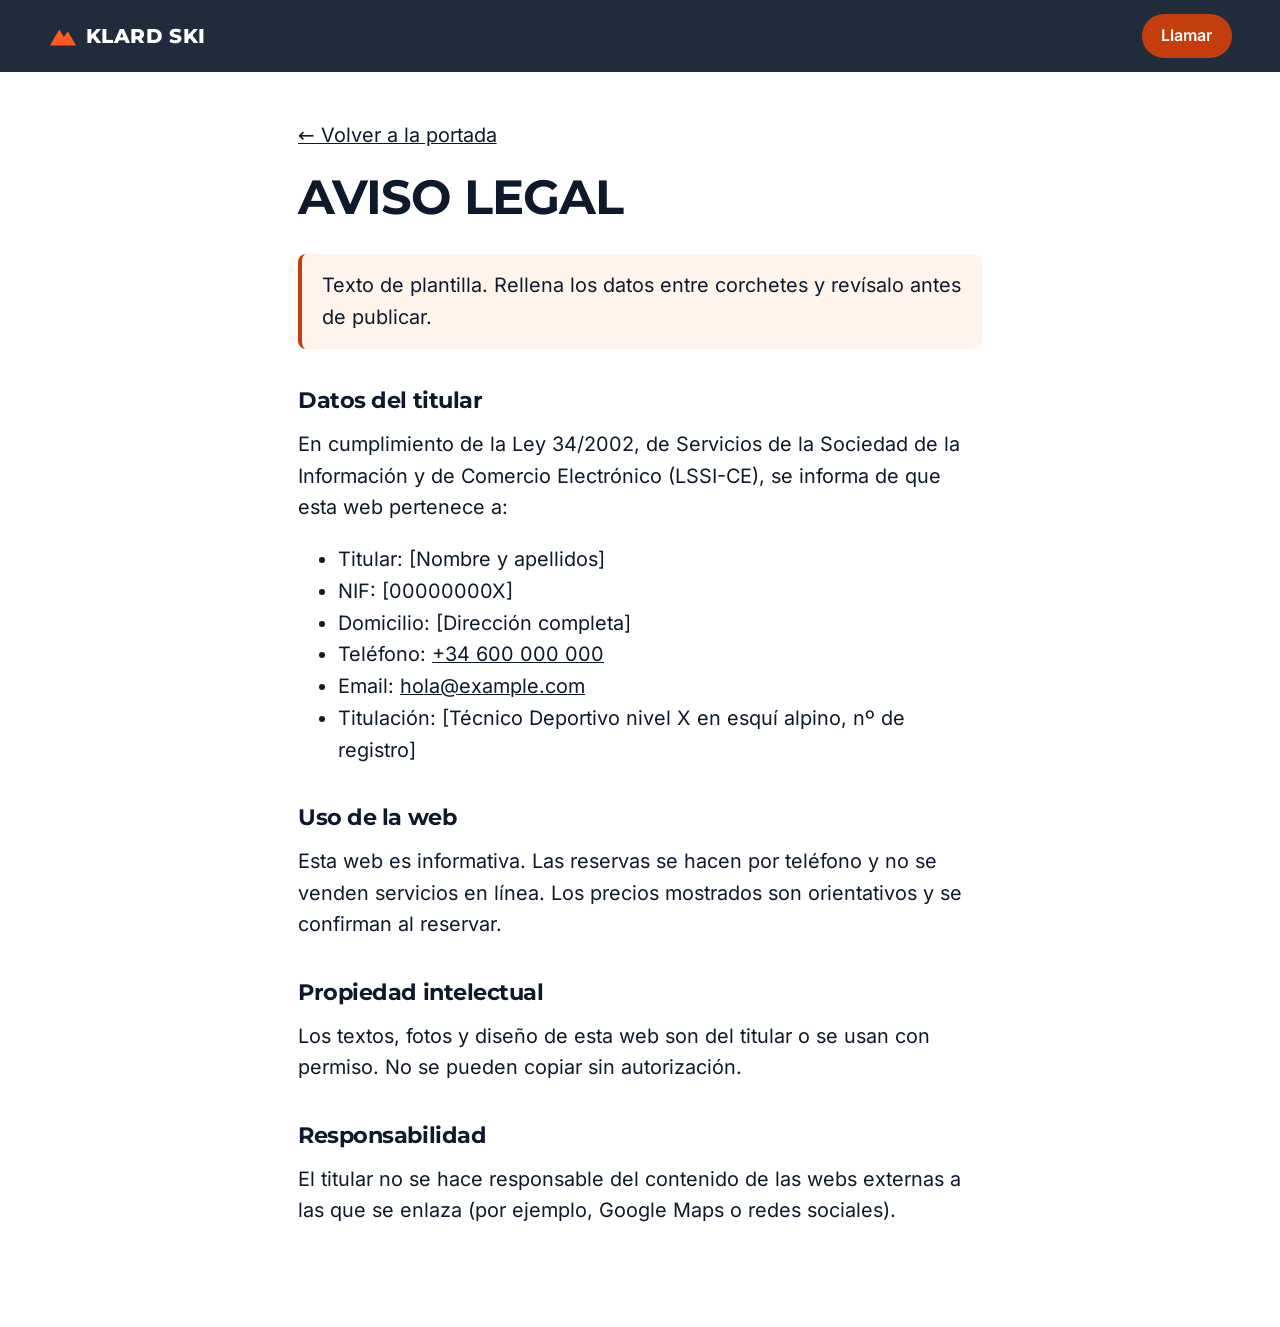
==== aviso-legal.html @ 8935d8c3 "Primera versión de la web estática de Klard Ski Portada con carrusel y llamada, tres tarjetas de cla" ====
<!doctype html>
<html lang="es">
<head>
	<meta charset="utf-8">
	<meta name="viewport" content="width=device-width, initial-scale=1">
	<title>Aviso legal · Klard Ski</title>
	<meta name="robots" content="noindex">
	<meta name="theme-color" content="#0e1a2b">
	<link rel="preload" href="assets/fonts/montserrat-latin-800-normal.woff2" as="font" type="font/woff2" crossorigin>
	<link rel="preload" href="assets/fonts/inter-latin-400-normal.woff2" as="font" type="font/woff2" crossorigin>
	<link rel="stylesheet" href="assets/css/styles.css">
	<link rel="icon" href="assets/img/favicon.svg" type="image/svg+xml">
	<script>document.documentElement.classList.add('js');</script>
</head>
<body class="legal">
<header class="cabecera es-solida">
	<div class="cabecera__in">
		<a class="logo" href="index.html"><svg class="logo__icono" viewBox="0 0 32 32" aria-hidden="true"><path d="M2 26 12 9l5 8 4-6 9 15Z" fill="currentColor"/></svg><span>Klard Ski</span></a>
		<a class="boton boton--llamar boton--peque" href="tel:+34600000000" style="margin-left:auto">Llamar</a>
	</div>
</header>
<main id="contenido" class="envoltura legal__cuerpo">
<p><a href="index.html">← Volver a la portada</a></p>
<h1>Aviso legal</h1>
<p class="legal__aviso">Texto de plantilla. Rellena los datos entre corchetes y revísalo antes de publicar.</p>
<h2>Datos del titular</h2>
<p>En cumplimiento de la Ley 34/2002, de Servicios de la Sociedad de la Información y de Comercio Electrónico (LSSI-CE), se informa de que esta web pertenece a:</p>
<ul>
<li>Titular: [Nombre y apellidos]</li>
<li>NIF: [00000000X]</li>
<li>Domicilio: [Dirección completa]</li>
<li>Teléfono: <a href="tel:+34600000000">+34 600 000 000</a></li>
<li>Email: <a href="mailto:hola@example.com">hola@example.com</a></li>
<li>Titulación: [Técnico Deportivo nivel X en esquí alpino, nº de registro]</li>
</ul>
<h2>Uso de la web</h2>
<p>Esta web es informativa. Las reservas se hacen por teléfono y no se venden servicios en línea. Los precios mostrados son orientativos y se confirman al reservar.</p>
<h2>Propiedad intelectual</h2>
<p>Los textos, fotos y diseño de esta web son del titular o se usan con permiso. No se pueden copiar sin autorización.</p>
<h2>Responsabilidad</h2>
<p>El titular no se hace responsable del contenido de las webs externas a las que se enlaza (por ejemplo, Google Maps o redes sociales).</p>
</main>
</body>
</html>
---- assets/css/styles.css ----
/* Klard Ski · estilos de la web estática */

@font-face { font-family: "Montserrat"; font-weight: 700; font-display: swap; src: url("../fonts/montserrat-latin-700-normal.woff2") format("woff2"); }
@font-face { font-family: "Montserrat"; font-weight: 800; font-display: swap; src: url("../fonts/montserrat-latin-800-normal.woff2") format("woff2"); }
@font-face { font-family: "Inter"; font-weight: 400; font-display: swap; src: url("../fonts/inter-latin-400-normal.woff2") format("woff2"); }
@font-face { font-family: "Inter"; font-weight: 600; font-display: swap; src: url("../fonts/inter-latin-600-normal.woff2") format("woff2"); }

:root {
	/* Paleta heredada del tema anterior */
	--c-ink: #0e1a2b;
	--c-ink-2: #16263c;
	--c-snow: #fff;
	--c-ice: #eef4f8;
	--c-glacier: #1f6fb2;
	--c-glacier-light: #8cc4f0;
	--c-energy: #ff5a1f;
	--c-energy-dark: #c43d0c; /* más oscuro para texto blanco con contraste AA */
	--c-muted: #4f5f73;
	--c-line: #d6e1ea;

	--f-head: "Montserrat", system-ui, sans-serif;
	--f-body: "Inter", system-ui, -apple-system, "Segoe UI", sans-serif;

	--fs-body: clamp(1.125rem, 1.08rem + 0.2vw, 1.25rem); /* 18px mínimo */
	--fs-sm: 1rem;
	--fs-h3: clamp(1.4rem, 1.2rem + 0.8vw, 1.75rem);
	--fs-h2: clamp(2.2rem, 1.4rem + 3.6vw, 4.5rem);
	--fs-h1: clamp(2.8rem, 1.4rem + 6.4vw, 7.25rem);

	--radio: 22px;
	--sombra: 0 14px 40px rgb(14 26 43 / 0.1);
	--sombra-g: 0 30px 70px rgb(14 26 43 / 0.22);
	--ease: cubic-bezier(0.2, 0.7, 0.2, 1);
	--cab-h: 72px;
	--margen: clamp(16px, 4vw, 48px);
}

*, *::before, *::after { box-sizing: border-box; }
html { -webkit-text-size-adjust: 100%; scroll-behavior: smooth; scroll-padding-top: var(--cab-h); }
body {
	margin: 0;
	font-family: var(--f-body);
	font-size: var(--fs-body);
	line-height: 1.6;
	color: var(--c-ink);
	background: var(--c-snow);
	-webkit-font-smoothing: antialiased;
}
img, svg { display: block; max-width: 100%; }
a { color: inherit; }
h1, h2, h3, h4 { font-family: var(--f-head); line-height: 1.05; margin: 0; letter-spacing: -0.02em; }
p { margin: 0 0 1em; }
ul[role="list"], ol[role="list"] { list-style: none; margin: 0; padding: 0; }
:focus-visible { outline: 3px solid var(--c-energy); outline-offset: 3px; border-radius: 4px; }

.envoltura { width: 100%; max-width: 1320px; margin-inline: auto; padding-inline: var(--margen); }
.skip { position: absolute; left: -9999px; top: 8px; z-index: 100; background: var(--c-ink); color: #fff; padding: 10px 16px; border-radius: 8px; }
.skip:focus { left: 8px; }
.icono { width: 1.15em; height: 1.15em; flex: none; }

.antetitulo {
	font-family: var(--f-body);
	font-size: 0.9rem;
	font-weight: 600;
	letter-spacing: 0.16em;
	text-transform: uppercase;
	color: var(--c-glacier);
	margin: 0 0 1rem;
	display: inline-flex;
	align-items: center;
	gap: 0.6em;
}
.antetitulo::before { content: ""; width: 28px; height: 2px; background: currentColor; }
.antetitulo--claro { color: var(--c-glacier-light); }
.titulo-seccion { font-size: var(--fs-h2); font-weight: 800; text-transform: uppercase; }

/* ---------- Botones ---------- */
.boton {
	--bg: var(--c-ink);
	display: inline-flex;
	align-items: center;
	justify-content: center;
	gap: 0.6em;
	min-height: 48px;
	padding: 0.8em 1.5em;
	border-radius: 999px;
	border: 2px solid transparent;
	background: var(--bg);
	color: #fff;
	font: 600 1.05rem/1.2 var(--f-body);
	text-decoration: none;
	transition: transform 0.25s var(--ease), background-color 0.25s, box-shadow 0.25s;
}
.boton:hover { transform: translateY(-2px); }
.boton--llamar { --bg: var(--c-energy-dark); box-shadow: 0 10px 30px rgb(255 90 31 / 0.35); }
.boton--llamar:hover { --bg: #a83207; }
.boton--grande { font-size: clamp(1.1rem, 1rem + 0.6vw, 1.35rem); padding: 1em 1.8em; }
.boton--grande strong { font-weight: 800; letter-spacing: 0.02em; }
.boton--peque { min-height: 44px; padding: 0.55em 1.1em; font-size: 1rem; box-shadow: none; }
.boton--fantasma { background: rgb(255 255 255 / 0.08); border-color: rgb(255 255 255 / 0.7); backdrop-filter: blur(6px); }
.boton--fantasma:hover { background: rgb(255 255 255 / 0.2); }
.boton--bloque { width: 100%; }
.solo-movil { display: none; }

/* ---------- Cabecera ---------- */
.cabecera {
	position: fixed;
	inset: 0 0 auto;
	z-index: 50;
	color: #fff;
	transition: background-color 0.35s, box-shadow 0.35s, color 0.35s;
}
.cabecera.es-solida { background: rgb(14 26 43 / 0.92); box-shadow: 0 1px 0 rgb(255 255 255 / 0.08); backdrop-filter: blur(12px); }
.cabecera__in { height: var(--cab-h); display: flex; align-items: center; gap: 2rem; max-width: 1320px; margin-inline: auto; padding-inline: var(--margen); }
.logo { display: inline-flex; align-items: center; gap: 0.5rem; font: 800 1.25rem/1 var(--f-head); text-transform: uppercase; letter-spacing: 0.02em; text-decoration: none; }
.logo__icono { width: 30px; height: 30px; color: var(--c-energy); }
.menu { margin-left: auto; }
.menu ul { display: flex; gap: 2rem; list-style: none; margin: 0; padding: 0; }
.menu a { text-decoration: none; font-weight: 600; font-size: 1rem; padding: 0.5em 0; background: linear-gradient(currentColor, currentColor) 0 100% / 0 2px no-repeat; transition: background-size 0.3s var(--ease); }
.menu a:hover { background-size: 100% 2px; }

/* ---------- 1. Portada ---------- */
.hero {
	position: relative;
	min-height: 100vh;
	min-height: 100svh;
	display: flex;
	flex-direction: column;
	justify-content: flex-end;
	color: #fff;
	overflow: hidden;
	background: var(--c-ink);
}
.hero__fondo, .hero__velo { position: absolute; inset: 0; }
.hero__slide { position: absolute; inset: 0; margin: 0; opacity: 0; transition: opacity 1.4s ease; }
.hero__slide img { width: 100%; height: 100%; object-fit: cover; transform: scale(1.12); }
.hero__slide.es-activa { opacity: 1; }
.hero__slide.es-activa img { animation: kenburns 9s linear forwards; }
@keyframes kenburns { from { transform: scale(1.12); } to { transform: scale(1.02) translateY(-1%); } }
/* Velo oscuro: el texto blanco nunca queda sobre nieve */
.hero__velo { background:
	linear-gradient(90deg, rgb(14 26 43 / 0.85) 0%, rgb(14 26 43 / 0.55) 45%, rgb(14 26 43 / 0.05) 80%),
	linear-gradient(0deg, rgb(14 26 43 / 0.9) 0%, rgb(14 26 43 / 0) 55%); }
.hero__contenido { position: relative; padding-top: calc(var(--cab-h) + 2rem); padding-bottom: 2rem; }
.hero__titulo { font-size: var(--fs-h1); font-weight: 800; text-transform: uppercase; line-height: 0.95; max-width: 14ch; margin-bottom: 1.5rem; }
.hero__titulo em { font-style: normal; color: var(--c-glacier-light); }
.hero__entradilla { font-size: clamp(1.15rem, 1rem + 0.5vw, 1.4rem); max-width: 36ch; color: #e6eef5; }
.hero__acciones { display: flex; flex-wrap: wrap; gap: 1rem; margin-top: 2rem; }
.hero__nota { margin-top: 1.25rem; font-size: 1rem; color: #cfdae5; }
.hero__nota a { color: #fff; font-weight: 600; }
.hero__controles { position: relative; display: flex; align-items: center; justify-content: space-between; padding-bottom: 2rem; }
.puntos { display: flex; gap: 0.25rem; }
.punto { width: 44px; height: 44px; padding: 0; border: 0; background: none; cursor: pointer; position: relative; }
.punto::after { content: ""; position: absolute; left: 6px; right: 6px; top: 50%; height: 3px; border-radius: 2px; background: rgb(255 255 255 / 0.4); transition: background-color 0.3s; }
.punto.es-activo::after { background: #fff; }
.pausa { display: inline-flex; align-items: center; gap: 0.5rem; min-height: 44px; border: 0; background: none; color: #dfe8f0; font: 600 0.95rem var(--f-body); cursor: pointer; }
.pausa__icono { width: 12px; height: 14px; border-inline: 4px solid currentColor; }
.pausa[aria-pressed="true"] .pausa__icono { border: 0; border-left: 12px solid currentColor; border-block: 7px solid transparent; width: 0; height: 0; }

/* ---------- 2. Clases ---------- */
.clases { padding-block: clamp(5rem, 10vw, 9rem); background: var(--c-snow); }
.clases__cabecera { max-width: 900px; margin-bottom: clamp(2.5rem, 5vw, 4rem); }
.clases__intro { color: var(--c-muted); max-width: 52ch; margin-top: 1.5rem; }
.tarjetas { display: grid; grid-template-columns: repeat(3, minmax(0, 1fr)); gap: clamp(1rem, 2vw, 1.75rem); align-items: stretch; }
.tarjeta {
	display: flex;
	flex-direction: column;
	background: var(--c-snow);
	border-radius: var(--radio);
	overflow: hidden;
	box-shadow: var(--sombra);
	border: 1px solid var(--c-line);
	transition: transform 0.45s var(--ease), box-shadow 0.45s var(--ease);
}
.tarjeta:hover { transform: translateY(-8px); box-shadow: var(--sombra-g); }
.tarjeta__imagen { position: relative; aspect-ratio: 4 / 3.4; overflow: hidden; }
.tarjeta__imagen img { width: 100%; height: 100%; object-fit: cover; transition: transform 0.9s var(--ease); }
.tarjeta:hover .tarjeta__imagen img { transform: scale(1.07); }
.chip { position: absolute; top: 1rem; left: 1rem; padding: 0.4em 0.9em; border-radius: 999px; font-size: 0.9rem; font-weight: 600; color: #fff; }
.chip--verde { background: #17733e; }
.chip--naranja { background: var(--c-energy-dark); }
.chip--azul { background: var(--c-glacier); }
.tarjeta__cuerpo { display: flex; flex-direction: column; flex: 1; padding: clamp(1.25rem, 2vw, 2rem); }
.tarjeta h3 { font-size: var(--fs-h3); font-weight: 800; text-transform: uppercase; margin-bottom: 0.75rem; }
.tarjeta__para { color: var(--c-muted); }
.tarjeta__para strong { color: var(--c-ink); }
.tarjeta__datos { display: grid; grid-template-columns: 1fr 1fr; gap: 1px; background: var(--c-line); border-block: 1px solid var(--c-line); margin: auto 0 1.5rem; }
.tarjeta__datos li { background: var(--c-snow); padding: 0.9rem 0; display: flex; flex-direction: column; }
.tarjeta__datos li + li { padding-left: 1rem; }
.tarjeta__datos span { font-size: 0.85rem; text-transform: uppercase; letter-spacing: 0.1em; color: var(--c-muted); }
.tarjeta__datos strong { font: 800 1.3rem/1.2 var(--f-head); }
.tarjeta--destacada { background: var(--c-ink); color: #fff; border-color: var(--c-ink); }
.tarjeta--destacada .tarjeta__para, .tarjeta--destacada .tarjeta__datos span { color: #c3d0dd; }
.tarjeta--destacada .tarjeta__para strong { color: #fff; }
.tarjeta--destacada .tarjeta__datos { background: #2a3b52; border-color: #2a3b52; }
.tarjeta--destacada .tarjeta__datos li { background: var(--c-ink); }

/* ---------- 3. Profesor: fondo fijo + frases ---------- */
.lema { position: relative; height: 500vh; }
.lema__fijo { position: sticky; top: 0; height: 100vh; height: 100svh; overflow: hidden; display: grid; place-items: center; color: #fff; }
.lema__fondo { position: absolute; inset: 0; background: url("../img/noche.svg") center 70% / cover no-repeat; transform: scale(var(--zoom, 1.15)); }
.lema__fondo::after { content: ""; position: absolute; inset: 0; background: radial-gradient(ellipse at center, rgb(6 13 24 / 0.35), rgb(6 13 24 / 0.7)); }
.lema__centro { position: relative; text-align: center; width: min(1100px, 100% - 2 * var(--margen)); }
.lema__frases { position: relative; display: grid; }
.lema__frase {
	grid-area: 1 / 1;
	font: 800 clamp(2.3rem, 1.2rem + 5vw, 5.75rem)/1 var(--f-head);
	text-transform: uppercase;
	letter-spacing: -0.02em;
	opacity: 0;
	transform: translateY(40px);
	filter: blur(10px);
	transition: opacity 0.6s var(--ease), transform 0.6s var(--ease), filter 0.6s var(--ease);
}
.lema__frase span { color: var(--c-energy); }
.lema__frase.es-activa { opacity: 1; transform: none; filter: none; }
.lema__frase.es-pasada { transform: translateY(-40px); }
.lema__progreso { position: absolute; right: var(--margen); top: 50%; transform: translateY(-50%); display: grid; gap: 10px; }
.lema__progreso span { width: 3px; height: 28px; border-radius: 2px; background: rgb(255 255 255 / 0.3); transition: background-color 0.3s; }
.lema__progreso span.es-activa { background: var(--c-energy); }

.ficha { display: grid; grid-template-columns: 5fr 7fr; gap: clamp(2rem, 6vw, 6rem); align-items: center; padding-block: clamp(5rem, 10vw, 9rem); }
.ficha__foto { position: relative; }
.ficha__disco { position: absolute; left: 50%; top: 52%; width: 82%; aspect-ratio: 1; transform: translate(-50%, -50%); border-radius: 50%; background: radial-gradient(circle at 35% 30%, #ff8a55, var(--c-energy) 55%, var(--c-energy-dark)); }
.ficha__foto img { position: relative; width: 100%; height: auto; filter: drop-shadow(0 30px 30px rgb(14 26 43 / 0.25)); animation: flota 6s ease-in-out infinite; }
@keyframes flota { 50% { transform: translateY(-14px) rotate(-2deg); } }
.ficha__titulo { font-size: var(--fs-h2); font-weight: 800; text-transform: uppercase; margin-bottom: 1.5rem; }
.ficha__texto > p { color: #2c3b4f; max-width: 58ch; }
.ficha__cifras { display: flex; flex-wrap: wrap; gap: 1rem 3rem; margin: 2rem 0; }
.ficha__cifras div { display: flex; flex-direction: column-reverse; }
.ficha__cifras dt { font-size: 0.95rem; color: var(--c-muted); }
.ficha__cifras dd { margin: 0; font: 800 clamp(2rem, 1.5rem + 2vw, 3rem)/1 var(--f-head); color: var(--c-glacier); }
.ficha__subtitulo { font-size: 1.2rem; text-transform: uppercase; letter-spacing: 0.04em; margin-bottom: 1rem; }
.sellos { display: grid; grid-template-columns: repeat(2, minmax(0, 1fr)); gap: 0.75rem; }
.sello { display: flex; align-items: center; gap: 0.9rem; padding: 0.9rem 1rem; border: 1px solid var(--c-line); border-radius: 14px; font-size: 1rem; line-height: 1.35; background: var(--c-ice); }
.sello__marca { flex: none; width: 52px; height: 52px; border-radius: 50%; display: grid; place-items: center; background: var(--c-ink); color: #fff; font: 800 0.95rem var(--f-head); border: 3px solid var(--c-glacier-light); }
.ficha__nota { margin-top: 0.75rem; font-size: 0.9rem; color: var(--c-muted); font-style: italic; }

/* ---------- 4. La pista ---------- */
.pista { position: relative; background: linear-gradient(180deg, var(--c-ink) 0%, var(--c-ink-2) 60%, #1b3150 100%); color: #fff; padding-block: clamp(5rem, 10vw, 9rem); overflow: hidden; }
.pista__cabecera { max-width: 760px; }
.pista__intro { color: #c9d6e3; margin-top: 1.5rem; }

.mapa { margin-top: clamp(1rem, 3vw, 2rem); perspective: 1600px; perspective-origin: 50% 20%; }
.mapa__escena {
	position: relative;
	aspect-ratio: 12 / 7;
	transform-style: preserve-3d;
	transform: rotateX(calc(18deg + var(--rx, 0deg))) rotateY(var(--ry, 0deg)) scale(0.92);
	transition: transform 0.4s ease-out;
}
.mapa__capa { position: absolute; inset: 0; width: 100%; height: 100%; }
.mapa__capa--fondo { transform: translateZ(-160px) scale(1.12) translateY(-6%); }
.mapa__capa--monte { transform: translateZ(0); filter: drop-shadow(0 40px 40px rgb(0 0 0 / 0.35)); }
.mapa__capa--pines { transform: translateZ(30px); pointer-events: none; }
.mapa__klard { width: 20%; height: auto; inset: auto; right: 2%; top: -6%; transform: translateZ(150px) translateY(var(--ky, 0)) rotate(var(--kr, 0deg)); filter: drop-shadow(0 25px 18px rgb(0 0 0 / 0.4)); pointer-events: none; }
.trazo { transition: stroke-width 0.3s, opacity 0.3s; }
.mapa.tiene-sel .trazo { opacity: 0.35; }
.mapa.tiene-sel .trazo.es-activo { opacity: 1; stroke-width: 14; }
.pin {
	position: absolute;
	left: var(--x);
	top: var(--y);
	transform: translate(-50%, -50%);
	pointer-events: auto;
	display: inline-flex;
	align-items: center;
	gap: 0.5rem;
	min-height: 44px;
	padding: 0.35rem 0.9rem 0.35rem 0.35rem;
	border: 0;
	border-radius: 999px;
	background: #fff;
	color: var(--c-ink);
	font: 700 1rem var(--f-head);
	box-shadow: 0 10px 24px rgb(0 0 0 / 0.3);
	cursor: pointer;
	transition: transform 0.25s var(--ease), background-color 0.25s;
}
.pin:hover, .pin[aria-expanded="true"] { transform: translate(-50%, -50%) scale(1.1); }
.pin[aria-expanded="true"] { background: var(--c-ink); color: #fff; outline: 3px solid #fff; }
.pin__punto { width: 30px; height: 30px; border-radius: 50%; background: var(--pc); position: relative; }
.pin__punto::after { content: ""; position: absolute; inset: -6px; border-radius: 50%; border: 2px solid var(--pc); animation: latido 2.2s ease-out infinite; }
@keyframes latido { from { transform: scale(0.7); opacity: 1; } to { transform: scale(1.5); opacity: 0; } }
.pin--verde { --pc: #1f9d55; } .pin--azul { --pc: var(--c-glacier); } .pin--roja { --pc: #d93025; } .pin--negra { --pc: var(--c-ink); }
.pin--negra .pin__punto { box-shadow: inset 0 0 0 3px #fff; }
.mapa__pueblo { position: absolute; left: var(--x); top: var(--y); transform: translate(-50%, 0); font-size: 0.9rem; font-weight: 600; color: var(--c-ink); background: rgb(255 255 255 / 0.85); padding: 0.15rem 0.6rem; border-radius: 6px; white-space: nowrap; }
.mapa__leyenda { display: flex; flex-wrap: wrap; justify-content: center; gap: 0.5rem 1.5rem; font-size: 1rem; color: #c9d6e3; margin-top: 1rem; }
.mapa__leyenda span { display: inline-flex; align-items: center; gap: 0.45rem; }
.l { display: inline-block; width: 22px; height: 6px; border-radius: 3px; flex: none; }
.l--verde { background: #1f9d55; } .l--azul { background: var(--c-glacier-light); } .l--roja { background: #ff5c50; } .l--negra { background: #fff; box-shadow: inset 0 0 0 2px #0e1a2b, 0 0 0 1px #fff; }
.l--remonte { background: repeating-linear-gradient(90deg, #fff 0 3px, transparent 3px 9px); height: 3px; }

.zonas { display: grid; grid-template-columns: 4fr 8fr; gap: clamp(1.5rem, 3vw, 3rem); margin-top: clamp(3rem, 6vw, 5rem); }
.zonas__general { background: rgb(255 255 255 / 0.06); border: 1px solid rgb(255 255 255 / 0.14); border-radius: var(--radio); padding: 1.75rem; align-self: start; }
.zonas__general h3 { font-size: var(--fs-h3); text-transform: uppercase; margin-bottom: 1.25rem; }
.zonas__general dl { margin: 0; display: grid; gap: 1rem; }
.zonas__general dt { font-size: 0.85rem; text-transform: uppercase; letter-spacing: 0.1em; color: var(--c-glacier-light); }
.zonas__general dd { margin: 0; }
.zonas__lista { display: grid; grid-template-columns: repeat(2, minmax(0, 1fr)); gap: 1rem; }
.zona { border-radius: var(--radio); padding: 1.5rem; background: rgb(255 255 255 / 0.04); border: 1px solid rgb(255 255 255 / 0.12); transition: background-color 0.3s, border-color 0.3s, transform 0.3s var(--ease); }
.zona.es-activa { background: rgb(255 255 255 / 0.12); border-color: var(--c-glacier-light); transform: translateY(-4px); }
.zona h3 { font-size: 1.35rem; display: flex; flex-wrap: wrap; align-items: center; gap: 0.5rem 0.7rem; margin-bottom: 0.75rem; }
.zona__nivel { width: 100%; font: 600 0.95rem var(--f-body); color: #c9d6e3; letter-spacing: 0; }
.zona p { color: #dbe4ee; margin-bottom: 0.5rem; }
.zona__remonte { font-size: 1rem; color: #b8c7d6 !important; }

.pista__cta { margin-top: clamp(3rem, 7vw, 6rem); text-align: center; display: flex; flex-direction: column; align-items: center; gap: 1.25rem; }
.pista__cta-titulo { font: 800 var(--fs-h2)/1 var(--f-head); text-transform: uppercase; margin: 0; }
.pista__arriba { color: #c9d6e3; font-size: 1rem; }

/* ---------- 5. Pie ---------- */
.pie { background: #08111d; color: #dbe4ee; padding-block: clamp(4rem, 8vw, 6rem) 2rem; }
.pie__llamada { border-bottom: 1px solid #22324a; padding-bottom: 3rem; margin-bottom: 3rem; }
.pie__titulo { font-size: 1rem; text-transform: uppercase; letter-spacing: 0.16em; color: var(--c-glacier-light); font-family: var(--f-body); margin-bottom: 1rem; }
.pie__telefono { display: inline-block; white-space: nowrap; font: 800 clamp(1.9rem, 0.6rem + 7vw, 6rem)/1 var(--f-head); color: #fff; text-decoration: none; letter-spacing: -0.02em; margin-bottom: 1rem; transition: color 0.25s; }
.pie__telefono:hover { color: var(--c-energy); }
.pie__columnas { display: grid; grid-template-columns: repeat(4, minmax(0, 1fr)); gap: 2rem; }
.pie__h { font: 600 0.9rem var(--f-body); text-transform: uppercase; letter-spacing: 0.14em; color: #8fa3b8; margin-bottom: 1rem; }
.pie__columnas li { margin-bottom: 0.5rem; }
.pie__columnas a { color: #fff; }
.pie__legal { display: flex; flex-wrap: wrap; gap: 1rem 2rem; justify-content: space-between; margin-top: 3rem; padding-top: 2rem; border-top: 1px solid #22324a; font-size: 0.95rem; color: #8fa3b8; }
.pie__legal p { margin: 0; }
.pie__legal ul { display: flex; gap: 1.5rem; }

/* Barra fija de llamada (solo móvil) */
.barra-llamar { display: none; }

/* ---------- Animación de entrada ---------- */
.js .aparece { opacity: 0; transform: translateY(40px); transition: opacity 0.9s var(--ease), transform 0.9s var(--ease); }
.js .aparece.es-visible { opacity: 1; transform: none; }
.tarjetas .aparece:nth-child(2) { transition-delay: 0.12s; }
.tarjetas .aparece:nth-child(3) { transition-delay: 0.24s; }
.js .tarjeta.aparece.es-visible:hover { transform: translateY(-8px); }

/* ---------- Responsive ---------- */
@media (max-width: 1000px) {
	.tarjetas { grid-template-columns: 1fr; max-width: 560px; }
	.ficha { grid-template-columns: 1fr; }
	.ficha__foto { max-width: 420px; }
	.zonas { grid-template-columns: 1fr; }
	.pie__columnas { grid-template-columns: repeat(2, minmax(0, 1fr)); }
}
@media (max-width: 760px) {
	:root { --cab-h: 64px; }
	.menu { display: none; }
	.cabecera__in { justify-content: space-between; }
	.solo-escritorio { display: none; }
	.solo-movil { display: inline; }
	.hero__acciones .boton { width: 100%; }
	.hero__velo { background: linear-gradient(0deg, rgb(14 26 43 / 0.95) 0%, rgb(14 26 43 / 0.7) 55%, rgb(14 26 43 / 0.35) 100%); }
	.lema { height: 400vh; }
	.lema__progreso { display: none; }
	.sellos { grid-template-columns: 1fr; }
	.zonas__lista { grid-template-columns: 1fr; }
	/* En pantallas pequeñas el mapa se inclina menos y los pines son más pequeños */
	.mapa { margin-inline: calc(-1 * var(--margen) + 4px); }
	.mapa__escena { transform: rotateX(calc(10deg + var(--rx, 0deg))) scale(1); }
	.mapa__capa--fondo { transform: translateZ(-60px) scale(1.06) translateY(-4%); }
	.mapa__capa--pines { transform: translateZ(12px); }
	.pin { min-height: 36px; padding: 0.2rem; font-size: 0; gap: 0; }
	.pin__punto { width: 26px; height: 26px; }
	.pin[aria-expanded="true"] .pin__nombre { font-size: 0.85rem; padding-inline: 0.4rem 0.5rem; }
	.mapa__pueblo { font-size: 0.75rem; }
	.mapa__klard { width: 26%; top: -10%; transform: translateZ(60px) translateY(var(--ky, 0)) rotate(var(--kr, 0deg)); }
	.pie__columnas { grid-template-columns: 1fr; }
	body { padding-bottom: 76px; }
	.barra-llamar {
		position: fixed;
		left: 12px; right: 12px; bottom: 12px;
		z-index: 60;
		display: flex; align-items: center; justify-content: center; gap: 0.6rem;
		min-height: 56px;
		border-radius: 999px;
		background: var(--c-energy-dark);
		color: #fff;
		font: 700 1.1rem var(--f-body);
		text-decoration: none;
		box-shadow: 0 12px 30px rgb(14 26 43 / 0.35);
		transform: translateY(140%);
		transition: transform 0.4s var(--ease);
	}
	.barra-llamar.es-visible { transform: none; }
}

@media (prefers-reduced-motion: reduce) {
	html { scroll-behavior: auto; }
	*, *::before, *::after { animation: none !important; transition-duration: 0.01ms !important; }
	.js .aparece { opacity: 1; transform: none; }
	/* Sin animación: las frases se muestran todas, una debajo de otra */
	.lema { height: auto; }
	.lema__fijo { position: relative; height: auto; padding-block: 6rem; }
	.lema__frases { gap: 1.5rem; }
	.lema__frase { grid-area: auto; opacity: 1; transform: none; filter: none; font-size: clamp(1.8rem, 1rem + 3vw, 3.5rem); }
	.lema__progreso { display: none; }
	.mapa__escena { transform: rotateX(12deg) !important; }
}

/* ---------- Páginas legales ---------- */
.legal__cuerpo { max-width: 780px; padding-top: calc(var(--cab-h) + 3rem); padding-bottom: 5rem; }
.legal__cuerpo h1 { font-size: clamp(2rem, 1.5rem + 2vw, 3rem); text-transform: uppercase; margin: 1rem 0 2rem; }
.legal__cuerpo h2 { font-size: 1.4rem; margin: 2.5rem 0 1rem; }
.legal__aviso { background: #fff4ec; border-left: 4px solid var(--c-energy-dark); padding: 1rem 1.25rem; border-radius: 8px; }
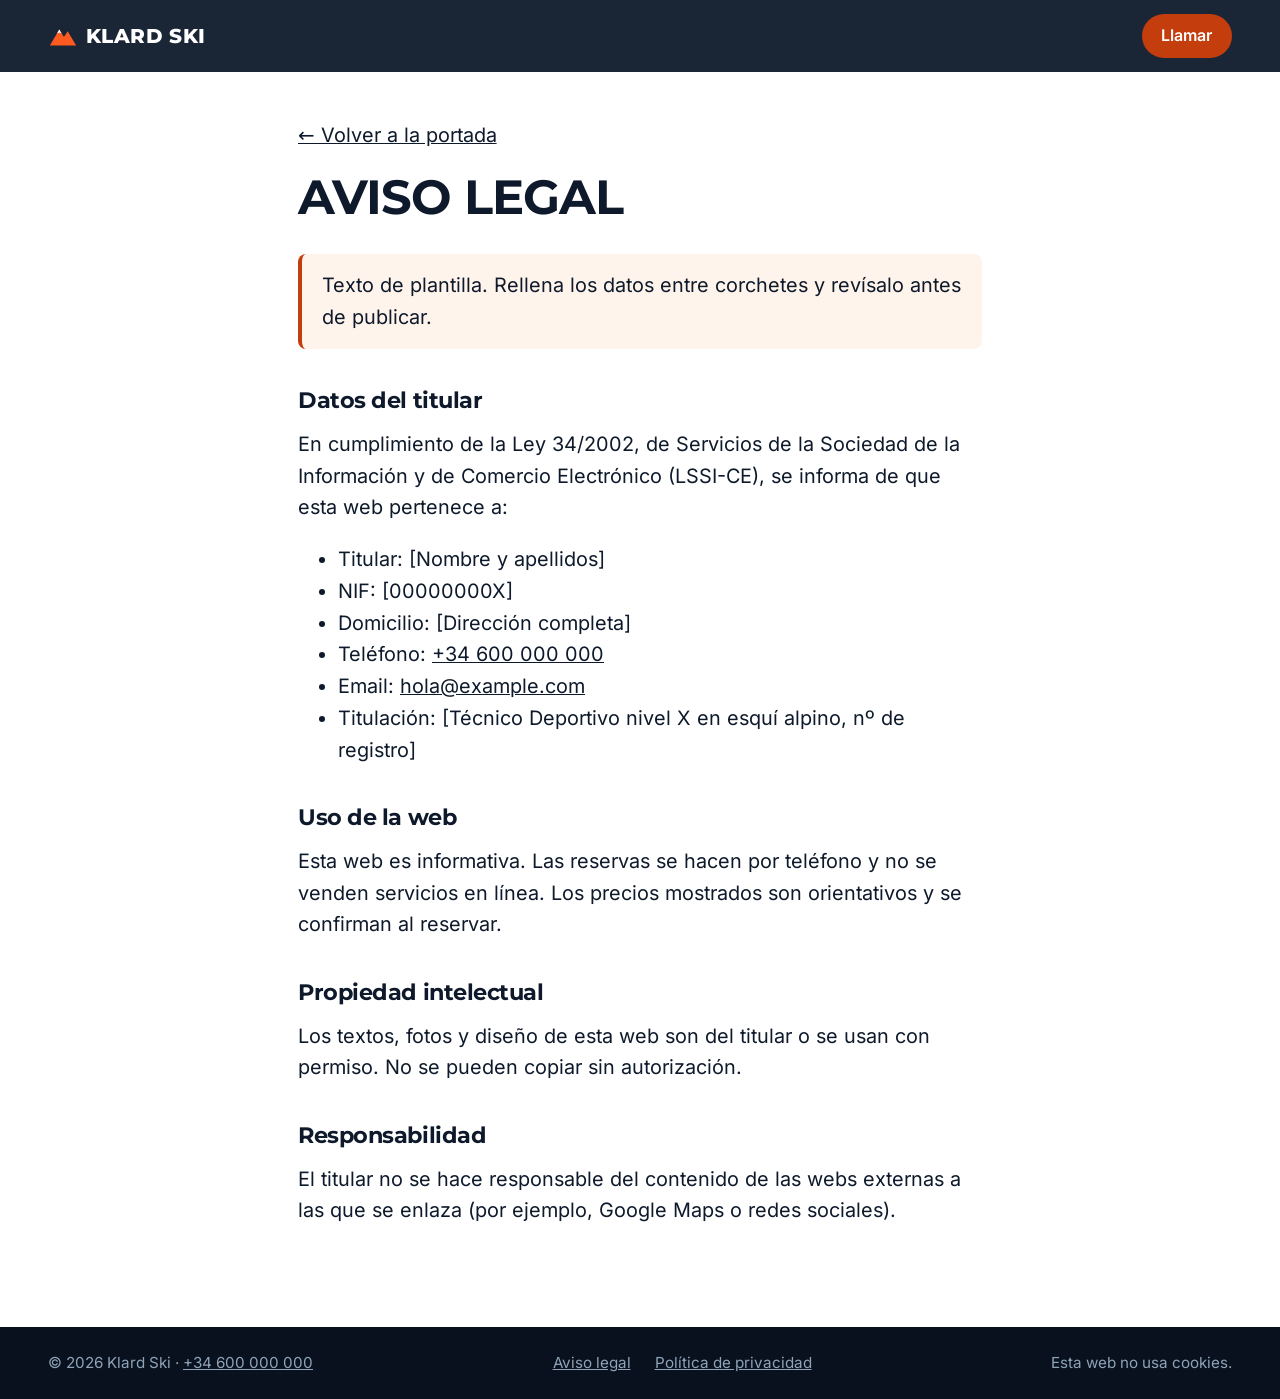
==== commit 6c871f02: "Aplicar las fases 1 a 3 de la revisión: accesibilidad, rendimiento y UX móvil Accesibilidad y fallos" ====
--- a/aviso-legal.html
+++ b/aviso-legal.html
@@ -12,15 +12,16 @@
 	<link rel="icon" href="assets/img/favicon.svg" type="image/svg+xml">
 	<script>document.documentElement.classList.add('js');</script>
 </head>
-<body class="legal">
+<body>
+<a class="skip" href="#contenido">Saltar al contenido</a>
 <header class="cabecera es-solida">
 	<div class="cabecera__in">
-		<a class="logo" href="index.html"><svg class="logo__icono" viewBox="0 0 32 32" aria-hidden="true"><path d="M2 26 12 9l5 8 4-6 9 15Z" fill="currentColor"/></svg><span>Klard Ski</span></a>
-		<a class="boton boton--llamar boton--peque" href="tel:+34600000000" style="margin-left:auto">Llamar</a>
+		<a class="logo" href="./" aria-label="Klard Ski, ir a la portada"><svg class="logo__icono" viewBox="0 0 32 32" aria-hidden="true"><path d="M2 26 12 9l5 8 4-6 9 15Z" fill="currentColor"/><path d="m12 9 2.6 4.4-2.6-1.2-2.4 1.4Z" fill="#fff"/></svg><span>Klard Ski</span></a>
+		<a class="boton boton--llamar boton--peque cabecera__accion" href="tel:+34600000000">Llamar</a>
 	</div>
 </header>
 <main id="contenido" class="envoltura legal__cuerpo">
-<p><a href="index.html">← Volver a la portada</a></p>
+<p><a href="./">← Volver a la portada</a></p>
 <h1>Aviso legal</h1>
 <p class="legal__aviso">Texto de plantilla. Rellena los datos entre corchetes y revísalo antes de publicar.</p>
 <h2>Datos del titular</h2>
@@ -40,5 +41,17 @@
 <h2>Responsabilidad</h2>
 <p>El titular no se hace responsable del contenido de las webs externas a las que se enlaza (por ejemplo, Google Maps o redes sociales).</p>
 </main>
+<footer class="pie pie--mini">
+	<div class="envoltura">
+		<div class="pie__legal">
+			<p>© 2026 Klard Ski · <a href="tel:+34600000000">+34 600 000 000</a></p>
+			<ul role="list">
+				<li><a href="aviso-legal.html">Aviso legal</a></li>
+				<li><a href="privacidad.html">Política de privacidad</a></li>
+			</ul>
+			<p>Esta web no usa cookies.</p>
+		</div>
+	</div>
+</footer>
 </body>
 </html>
--- a/assets/css/styles.css
+++ b/assets/css/styles.css
@@ -57,6 +57,8 @@
 .skip { position: absolute; left: -9999px; top: 8px; z-index: 100; background: var(--c-ink); color: #fff; padding: 10px 16px; border-radius: 8px; }
 .skip:focus { left: 8px; }
 .icono { width: 1.15em; height: 1.15em; flex: none; }
+/* Texto solo para lectores de pantalla */
+.visualmente-oculto { position: absolute; width: 1px; height: 1px; margin: -1px; padding: 0; overflow: hidden; clip: rect(0 0 0 0); white-space: nowrap; border: 0; }
 
 .antetitulo {
 	font-family: var(--f-body);
@@ -91,14 +93,17 @@
 	text-decoration: none;
 	transition: transform 0.25s var(--ease), background-color 0.25s, box-shadow 0.25s;
 }
-.boton:hover { transform: translateY(-2px); }
-.boton--llamar { --bg: var(--c-energy-dark); box-shadow: 0 10px 30px rgb(255 90 31 / 0.35); }
+@media (hover: hover) { .boton:hover { transform: translateY(-2px); } }
+.boton:active { transform: scale(0.98); }
+/* Doble anillo: el blanco se ve sobre fondos oscuros y naranjas, el tinta sobre la nieve */
+.boton:focus-visible, .canal:focus-visible { outline: 3px solid #fff; outline-offset: 2px; box-shadow: 0 0 0 7px var(--c-ink); }
+.boton--llamar { --bg: var(--c-energy-dark); box-shadow: 0 10px 30px rgb(196 61 12 / 0.35); }
 .boton--llamar:hover { --bg: #a83207; }
 .boton--grande { font-size: clamp(1.1rem, 1rem + 0.6vw, 1.35rem); padding: 1em 1.8em; }
 .boton--grande strong { font-weight: 800; letter-spacing: 0.02em; }
 .boton--peque { min-height: 44px; padding: 0.55em 1.1em; font-size: 1rem; box-shadow: none; }
-.boton--fantasma { background: rgb(255 255 255 / 0.08); border-color: rgb(255 255 255 / 0.7); backdrop-filter: blur(6px); }
-.boton--fantasma:hover { background: rgb(255 255 255 / 0.2); }
+.boton--fantasma { background: rgb(14 26 43 / 0.35); border-color: rgb(255 255 255 / 0.7); }
+.boton--fantasma:hover { background: rgb(14 26 43 / 0.6); }
 .boton--bloque { width: 100%; }
 .solo-movil { display: none; }
 
@@ -110,14 +115,16 @@
 	color: #fff;
 	transition: background-color 0.35s, box-shadow 0.35s, color 0.35s;
 }
-.cabecera.es-solida { background: rgb(14 26 43 / 0.92); box-shadow: 0 1px 0 rgb(255 255 255 / 0.08); backdrop-filter: blur(12px); }
+.cabecera.es-solida { background: rgb(14 26 43 / 0.95); box-shadow: 0 1px 0 rgb(255 255 255 / 0.08); }
 .cabecera__in { height: var(--cab-h); display: flex; align-items: center; gap: 2rem; max-width: 1320px; margin-inline: auto; padding-inline: var(--margen); }
-.logo { display: inline-flex; align-items: center; gap: 0.5rem; font: 800 1.25rem/1 var(--f-head); text-transform: uppercase; letter-spacing: 0.02em; text-decoration: none; }
+.cabecera__accion { margin-left: auto; }
+.logo { display: inline-flex; align-items: center; gap: 0.5rem; min-height: 44px; font: 800 1.25rem/1 var(--f-head); text-transform: uppercase; letter-spacing: 0.02em; text-decoration: none; }
 .logo__icono { width: 30px; height: 30px; color: var(--c-energy); }
 .menu { margin-left: auto; }
 .menu ul { display: flex; gap: 2rem; list-style: none; margin: 0; padding: 0; }
 .menu a { text-decoration: none; font-weight: 600; font-size: 1rem; padding: 0.5em 0; background: linear-gradient(currentColor, currentColor) 0 100% / 0 2px no-repeat; transition: background-size 0.3s var(--ease); }
 .menu a:hover { background-size: 100% 2px; }
+.menu-boton { display: none; }
 
 /* ---------- 1. Portada ---------- */
 .hero {
@@ -133,12 +140,15 @@
 }
 .hero__fondo, .hero__velo { position: absolute; inset: 0; }
 .hero__slide { position: absolute; inset: 0; margin: 0; opacity: 0; transition: opacity 1.4s ease; }
-.hero__slide img { width: 100%; height: 100%; object-fit: cover; transform: scale(1.12); }
+/* La base es el estado final del zoom: al quitar la animación la foto no pega un salto */
+.hero__slide img { width: 100%; height: 100%; object-fit: cover; transform: scale(1.02) translateY(-1%); }
 .hero__slide.es-activa { opacity: 1; }
-.hero__slide.es-activa img { animation: kenburns 9s linear forwards; }
+.hero__slide.es-activa img { animation: kenburns 7.4s linear forwards; }
+.hero.es-pausado .hero__slide img { animation-play-state: paused; }
 @keyframes kenburns { from { transform: scale(1.12); } to { transform: scale(1.02) translateY(-1%); } }
-/* Velo oscuro: el texto blanco nunca queda sobre nieve */
+/* Velo oscuro: el texto blanco nunca queda sobre nieve (la franja de arriba protege la cabecera) */
 .hero__velo { background:
+	linear-gradient(180deg, rgb(14 26 43 / 0.65) 0, rgb(14 26 43 / 0) 160px),
 	linear-gradient(90deg, rgb(14 26 43 / 0.85) 0%, rgb(14 26 43 / 0.55) 45%, rgb(14 26 43 / 0.05) 80%),
 	linear-gradient(0deg, rgb(14 26 43 / 0.9) 0%, rgb(14 26 43 / 0) 55%); }
 .hero__contenido { position: relative; padding-top: calc(var(--cab-h) + 2rem); padding-bottom: 2rem; }
@@ -147,15 +157,16 @@
 .hero__entradilla { font-size: clamp(1.15rem, 1rem + 0.5vw, 1.4rem); max-width: 36ch; color: #e6eef5; }
 .hero__acciones { display: flex; flex-wrap: wrap; gap: 1rem; margin-top: 2rem; }
 .hero__nota { margin-top: 1.25rem; font-size: 1rem; color: #cfdae5; }
-.hero__nota a { color: #fff; font-weight: 600; }
 .hero__controles { position: relative; display: flex; align-items: center; justify-content: space-between; padding-bottom: 2rem; }
 .puntos { display: flex; gap: 0.25rem; }
 .punto { width: 44px; height: 44px; padding: 0; border: 0; background: none; cursor: pointer; position: relative; }
 .punto::after { content: ""; position: absolute; left: 6px; right: 6px; top: 50%; height: 3px; border-radius: 2px; background: rgb(255 255 255 / 0.4); transition: background-color 0.3s; }
-.punto.es-activo::after { background: #fff; }
+.punto:hover::after { background: rgb(255 255 255 / 0.75); }
+.punto.es-activo::after { background: #fff; height: 4px; }
 .pausa { display: inline-flex; align-items: center; gap: 0.5rem; min-height: 44px; border: 0; background: none; color: #dfe8f0; font: 600 0.95rem var(--f-body); cursor: pointer; }
+.pausa:hover { color: #fff; }
 .pausa__icono { width: 12px; height: 14px; border-inline: 4px solid currentColor; }
-.pausa[aria-pressed="true"] .pausa__icono { border: 0; border-left: 12px solid currentColor; border-block: 7px solid transparent; width: 0; height: 0; }
+.pausa[data-pausado] .pausa__icono { border: 0; border-left: 12px solid currentColor; border-block: 7px solid transparent; width: 0; height: 0; }
 
 /* ---------- 2. Clases ---------- */
 .clases { padding-block: clamp(5rem, 10vw, 9rem); background: var(--c-snow); }
@@ -172,16 +183,17 @@
 	border: 1px solid var(--c-line);
 	transition: transform 0.45s var(--ease), box-shadow 0.45s var(--ease);
 }
-.tarjeta:hover { transform: translateY(-8px); box-shadow: var(--sombra-g); }
+/* La tarjeta no es un enlace (solo lo es el botón): se levanta poco */
+@media (hover: hover) { .tarjeta:hover { transform: translateY(-3px); box-shadow: var(--sombra-g); } }
 .tarjeta__imagen { position: relative; aspect-ratio: 4 / 3.4; overflow: hidden; }
-.tarjeta__imagen img { width: 100%; height: 100%; object-fit: cover; transition: transform 0.9s var(--ease); }
-.tarjeta:hover .tarjeta__imagen img { transform: scale(1.07); }
+.tarjeta__imagen img { width: 100%; height: 100%; object-fit: cover; }
 .chip { position: absolute; top: 1rem; left: 1rem; padding: 0.4em 0.9em; border-radius: 999px; font-size: 0.9rem; font-weight: 600; color: #fff; }
 .chip--verde { background: #17733e; }
 .chip--naranja { background: var(--c-energy-dark); }
 .chip--azul { background: var(--c-glacier); }
 .tarjeta__cuerpo { display: flex; flex-direction: column; flex: 1; padding: clamp(1.25rem, 2vw, 2rem); }
-.tarjeta h3 { font-size: var(--fs-h3); font-weight: 800; text-transform: uppercase; margin-bottom: 0.75rem; }
+/* «Perfeccionamiento» en mayúsculas no cabe en una tarjeta estrecha a tamaño h3 completo */
+.tarjeta h3 { font-size: clamp(1.15rem, 0.9rem + 1.1vw, 1.6rem); font-weight: 800; text-transform: uppercase; margin-bottom: 0.75rem; overflow-wrap: anywhere; hyphens: auto; }
 .tarjeta__para { color: var(--c-muted); }
 .tarjeta__para strong { color: var(--c-ink); }
 .tarjeta__datos { display: grid; grid-template-columns: 1fr 1fr; gap: 1px; background: var(--c-line); border-block: 1px solid var(--c-line); margin: auto 0 1.5rem; }
@@ -195,10 +207,23 @@
 .tarjeta--destacada .tarjeta__datos { background: #2a3b52; border-color: #2a3b52; }
 .tarjeta--destacada .tarjeta__datos li { background: var(--c-ink); }
 
+/* Equipación: qué llevar a la clase */
+.equipo { margin-top: clamp(3rem, 6vw, 5rem); padding: clamp(1.5rem, 3vw, 2.75rem); border-radius: var(--radio); background: var(--c-ice); border: 1px solid var(--c-line); display: grid; grid-template-columns: 4fr 8fr; gap: clamp(1.5rem, 4vw, 4rem); }
+.equipo__titulo { font-size: var(--fs-h3); font-weight: 800; text-transform: uppercase; margin-bottom: 1rem; }
+.equipo__intro { color: var(--c-muted); }
+.equipo__columnas { display: grid; grid-template-columns: repeat(2, minmax(0, 1fr)); gap: 1.5rem 2.5rem; }
+.equipo__subtitulo { font-size: 1rem; text-transform: uppercase; letter-spacing: 0.12em; color: var(--c-glacier); margin-bottom: 0.75rem; }
+.equipo__lista li { position: relative; padding: 0.55rem 0 0.55rem 1.9rem; border-bottom: 1px solid var(--c-line); font-size: 1.05rem; line-height: 1.4; }
+.equipo__lista li::before { content: ""; position: absolute; left: 0; top: 0.75rem; width: 1.15rem; height: 1.15rem; border-radius: 50%; background: var(--c-energy-dark) url("data:image/svg+xml,%3Csvg xmlns='http://www.w3.org/2000/svg' viewBox='0 0 16 16'%3E%3Cpath d='M4 8.5l2.5 2.5L12 5.5' fill='none' stroke='%23fff' stroke-width='2' stroke-linecap='round' stroke-linejoin='round'/%3E%3C/svg%3E") center / 80% no-repeat; }
+.equipo__lista--suave li::before { background-color: var(--c-glacier); }
+.equipo__nota { grid-column: 1 / -1; margin: 0; font-weight: 600; }
+.equipo__nota a { color: var(--c-energy-dark); }
+
 /* ---------- 3. Profesor: fondo fijo + frases ---------- */
-.lema { position: relative; height: 500vh; }
+/* Sin JS (o con movimiento reducido) las frases se ven todas, una debajo de otra; ver más abajo */
+.js .lema { position: relative; height: 500vh; }
 .lema__fijo { position: sticky; top: 0; height: 100vh; height: 100svh; overflow: hidden; display: grid; place-items: center; color: #fff; }
-.lema__fondo { position: absolute; inset: 0; background: url("../img/noche.svg") center 70% / cover no-repeat; transform: scale(var(--zoom, 1.15)); }
+.lema__fondo { position: absolute; inset: 0; background: url("../img/noche.svg") center 70% / cover no-repeat; transform: scale(var(--zoom, 1.15)); will-change: transform; }
 .lema__fondo::after { content: ""; position: absolute; inset: 0; background: radial-gradient(ellipse at center, rgb(6 13 24 / 0.35), rgb(6 13 24 / 0.7)); }
 .lema__centro { position: relative; text-align: center; width: min(1100px, 100% - 2 * var(--margen)); }
 .lema__frases { position: relative; display: grid; }
@@ -207,14 +232,16 @@
 	font: 800 clamp(2.3rem, 1.2rem + 5vw, 5.75rem)/1 var(--f-head);
 	text-transform: uppercase;
 	letter-spacing: -0.02em;
+}
+.js .lema__frase {
 	opacity: 0;
 	transform: translateY(40px);
-	filter: blur(10px);
+	filter: blur(4px);
 	transition: opacity 0.6s var(--ease), transform 0.6s var(--ease), filter 0.6s var(--ease);
 }
 .lema__frase span { color: var(--c-energy); }
-.lema__frase.es-activa { opacity: 1; transform: none; filter: none; }
-.lema__frase.es-pasada { transform: translateY(-40px); }
+.js .lema__frase.es-activa { opacity: 1; transform: none; filter: none; }
+.js .lema__frase.es-pasada { transform: translateY(-40px); }
 .lema__progreso { position: absolute; right: var(--margen); top: 50%; transform: translateY(-50%); display: grid; gap: 10px; }
 .lema__progreso span { width: 3px; height: 28px; border-radius: 2px; background: rgb(255 255 255 / 0.3); transition: background-color 0.3s; }
 .lema__progreso span.es-activa { background: var(--c-energy); }
@@ -222,7 +249,8 @@
 .ficha { display: grid; grid-template-columns: 5fr 7fr; gap: clamp(2rem, 6vw, 6rem); align-items: center; padding-block: clamp(5rem, 10vw, 9rem); }
 .ficha__foto { position: relative; }
 .ficha__disco { position: absolute; left: 50%; top: 52%; width: 82%; aspect-ratio: 1; transform: translate(-50%, -50%); border-radius: 50%; background: radial-gradient(circle at 35% 30%, #ff8a55, var(--c-energy) 55%, var(--c-energy-dark)); }
-.ficha__foto img { position: relative; width: 100%; height: auto; filter: drop-shadow(0 30px 30px rgb(14 26 43 / 0.25)); animation: flota 6s ease-in-out infinite; }
+/* Dos vaivenes y quieto: un movimiento que no para (y que no se puede pausar) distrae del texto */
+.ficha__foto img { position: relative; width: 100%; height: auto; filter: drop-shadow(0 30px 30px rgb(14 26 43 / 0.25)); animation: flota 6s ease-in-out 2; }
 @keyframes flota { 50% { transform: translateY(-14px) rotate(-2deg); } }
 .ficha__titulo { font-size: var(--fs-h2); font-weight: 800; text-transform: uppercase; margin-bottom: 1.5rem; }
 .ficha__texto > p { color: #2c3b4f; max-width: 58ch; }
@@ -236,135 +264,238 @@
 .sello__marca { flex: none; width: 52px; height: 52px; border-radius: 50%; display: grid; place-items: center; background: var(--c-ink); color: #fff; font: 800 0.95rem var(--f-head); border: 3px solid var(--c-glacier-light); }
 .ficha__nota { margin-top: 0.75rem; font-size: 0.9rem; color: var(--c-muted); font-style: italic; }
 
+/* ---------- 4. El pueblo y las pistas ---------- */
+.pueblo { background: var(--c-ice); padding-block: clamp(5rem, 10vw, 9rem); }
+.pueblo__cabecera { margin-bottom: clamp(2.5rem, 5vw, 4rem); }
+.pueblo__rejilla { display: grid; grid-template-columns: 6fr 6fr; gap: clamp(2rem, 5vw, 4.5rem); align-items: start; }
+.pueblo__nombre { font-size: var(--fs-h3); font-weight: 800; text-transform: uppercase; margin-bottom: 1rem; }
+.pueblo__texto > p { color: #2c3b4f; max-width: 58ch; }
+.pueblo__subtitulo { font-size: 1rem; text-transform: uppercase; letter-spacing: 0.12em; color: var(--c-glacier); margin: 1.75rem 0 0.75rem; }
+.pueblo__servicios { display: flex; flex-wrap: wrap; gap: 0.5rem; }
+.pueblo__servicios li { padding: 0.45em 0.95em; border-radius: 999px; background: var(--c-snow); border: 1px solid var(--c-line); font-size: 0.95rem; }
+
+/* Mapa: aviso con botón y, al pulsar, el iframe de Google Maps */
+.mapa { position: relative; aspect-ratio: 4 / 3; border-radius: var(--radio); overflow: hidden; box-shadow: var(--sombra); background:
+	radial-gradient(circle at 30% 30%, rgb(140 196 240 / 0.25), transparent 55%),
+	repeating-linear-gradient(135deg, rgb(255 255 255 / 0.04) 0 2px, transparent 2px 22px),
+	var(--c-ink-2); color: #fff; }
+.mapa__aviso { position: absolute; inset: 0; display: flex; flex-direction: column; align-items: center; justify-content: center; gap: 0.25rem; padding: 1.5rem; text-align: center; }
+.mapa__aviso[hidden] { display: none; }
+.mapa__icono { width: 48px; height: 48px; color: var(--c-energy); margin-bottom: 0.5rem; }
+.mapa__titulo { font: 800 1.35rem/1.2 var(--f-head); text-transform: uppercase; margin: 0; }
+.mapa__texto { color: #c9d6e3; font-size: 0.95rem; margin-bottom: 1rem; }
+.mapa .boton { --bg: var(--c-energy-dark); }
+.mapa .boton:disabled { --bg: #2a3b52; cursor: not-allowed; transform: none; }
+.mapa__enlace { display: inline-block; padding-block: 0.6rem; margin-top: 0.25rem; font-size: 0.95rem; color: #fff; }
+.mapa__iframe { position: absolute; inset: 0; width: 100%; height: 100%; border: 0; }
+
+/* Cifras de la estación */
+.estacion { margin-top: clamp(2.5rem, 5vw, 4rem); padding: clamp(1.5rem, 3vw, 2.75rem); border-radius: var(--radio); background: var(--c-snow); border: 1px solid var(--c-line); box-shadow: var(--sombra); }
+.estacion__titulo { font-size: 1.2rem; text-transform: uppercase; letter-spacing: 0.04em; margin-bottom: 1.5rem; }
+.estacion__cifras { display: grid; grid-template-columns: repeat(4, minmax(0, 1fr)); gap: 1rem 2rem; margin: 0 0 2rem; }
+.estacion__cifras div { display: flex; flex-direction: column-reverse; }
+.estacion__cifras dt { font-size: 0.95rem; color: var(--c-muted); }
+.estacion__cifras dd { margin: 0; font: 800 clamp(1.5rem, 1.1rem + 1.4vw, 2.4rem)/1.1 var(--f-head); color: var(--c-glacier); overflow-wrap: anywhere; }
+.estacion .estacion__niveles { display: flex; flex-wrap: wrap; gap: 0.75rem 2rem; padding-block: 1.25rem; border-block: 1px solid var(--c-line); }
+.estacion__niveles li { display: flex; align-items: center; gap: 0.6rem; }
+.estacion__niveles .etiqueta { font-size: 0.8rem; }
+.estacion__niveles strong { font: 800 1.2rem var(--f-head); }
+.estacion__nieve { display: flex; flex-wrap: wrap; align-items: center; justify-content: space-between; gap: 1rem 2rem; margin-top: 1.25rem; }
+.estacion__nieve p { margin: 0; color: var(--c-muted); max-width: 60ch; }
+.estacion__nieve strong { color: var(--c-ink); }
+
 /* ---------- 4. La pista ---------- */
-.pista { position: relative; background: linear-gradient(180deg, var(--c-ink) 0%, var(--c-ink-2) 60%, #1b3150 100%); color: #fff; padding-block: clamp(5rem, 10vw, 9rem); overflow: hidden; }
+.pista { position: relative; background: linear-gradient(180deg, var(--c-ink) 0%, var(--c-ink-2) 60%, #1b3150 100%); color: #fff; padding-block: clamp(5rem, 10vw, 9rem); overflow: clip; }
 .pista__cabecera { max-width: 760px; }
 .pista__intro { color: #c9d6e3; margin-top: 1.5rem; }
 
-.mapa { margin-top: clamp(1rem, 3vw, 2rem); perspective: 1600px; perspective-origin: 50% 20%; }
-.mapa__escena {
-	position: relative;
-	aspect-ratio: 12 / 7;
-	transform-style: preserve-3d;
-	transform: rotateX(calc(18deg + var(--rx, 0deg))) rotateY(var(--ry, 0deg)) scale(0.92);
-	transition: transform 0.4s ease-out;
-}
-.mapa__capa { position: absolute; inset: 0; width: 100%; height: 100%; }
-.mapa__capa--fondo { transform: translateZ(-160px) scale(1.12) translateY(-6%); }
-.mapa__capa--monte { transform: translateZ(0); filter: drop-shadow(0 40px 40px rgb(0 0 0 / 0.35)); }
-.mapa__capa--pines { transform: translateZ(30px); pointer-events: none; }
-.mapa__klard { width: 20%; height: auto; inset: auto; right: 2%; top: -6%; transform: translateZ(150px) translateY(var(--ky, 0)) rotate(var(--kr, 0deg)); filter: drop-shadow(0 25px 18px rgb(0 0 0 / 0.4)); pointer-events: none; }
-.trazo { transition: stroke-width 0.3s, opacity 0.3s; }
-.mapa.tiene-sel .trazo { opacity: 0.35; }
-.mapa.tiene-sel .trazo.es-activo { opacity: 1; stroke-width: 14; }
-.pin {
+/* Ficha técnica de la pista: cada punto del monte es una pista */
+.anatomia { position: relative; margin-top: clamp(1rem, 3vw, 2rem); }
+.js .anatomia { height: 420vh; }
+.anatomia__fijo { position: relative; display: grid; place-items: center; padding-inline: var(--margen); }
+.js .anatomia__fijo { position: sticky; top: var(--cab-h); height: calc(100vh - var(--cab-h)); }
+.anatomia__escena { position: relative; width: min(100%, 1400px, (100vh - var(--cab-h) - 2rem) * 16 / 9); aspect-ratio: 16 / 9; container-type: inline-size; }
+.anatomia__monte { position: absolute; inset: 0; width: 100%; height: 100%; overflow: visible; }
+.anatomia__macizo { filter: drop-shadow(0 30px 40px rgb(0 0 0 / 0.35)); }
+.anatomia__trazo { opacity: 0.3; transition: opacity 0.5s, stroke-width 0.5s; }
+.anatomia__trazo.es-activa { opacity: 1; stroke-width: 15; }
+.anatomia__guia { stroke-dasharray: 700; stroke-dashoffset: 700; opacity: 0.4; transition: stroke-dashoffset 0.9s var(--ease), opacity 0.4s; }
+.anatomia__guia.es-activa { stroke-dashoffset: 0; opacity: 1; }
+.anatomia__punto circle:first-child { fill: rgb(255 255 255 / 0.18); stroke: #fff; stroke-width: 2; transition: transform 0.4s var(--ease); }
+.anatomia__punto circle:last-child { fill: #fff; }
+.anatomia__punto.es-activa circle:first-child { fill: var(--c-energy); transform: scale(1.35); }
+/* Tres latidos al activarse y quieto: un latido infinito repinta todo el SVG sin parar */
+.anatomia__punto.es-activa { animation: latido-svg 1.6s ease-in-out 3; }
+@keyframes latido-svg { 50% { opacity: 0.75; } }
+
+.fichas { position: absolute; inset: 0; pointer-events: none; }
+.ficha-pista {
 	position: absolute;
-	left: var(--x);
-	top: var(--y);
-	transform: translate(-50%, -50%);
-	pointer-events: auto;
-	display: inline-flex;
-	align-items: center;
-	gap: 0.5rem;
-	min-height: 44px;
-	padding: 0.35rem 0.9rem 0.35rem 0.35rem;
-	border: 0;
-	border-radius: 999px;
-	background: #fff;
-	color: var(--c-ink);
-	font: 700 1rem var(--f-head);
-	box-shadow: 0 10px 24px rgb(0 0 0 / 0.3);
-	cursor: pointer;
-	transition: transform 0.25s var(--ease), background-color 0.25s;
-}
-.pin:hover, .pin[aria-expanded="true"] { transform: translate(-50%, -50%) scale(1.1); }
-.pin[aria-expanded="true"] { background: var(--c-ink); color: #fff; outline: 3px solid #fff; }
-.pin__punto { width: 30px; height: 30px; border-radius: 50%; background: var(--pc); position: relative; }
-.pin__punto::after { content: ""; position: absolute; inset: -6px; border-radius: 50%; border: 2px solid var(--pc); animation: latido 2.2s ease-out infinite; }
-@keyframes latido { from { transform: scale(0.7); opacity: 1; } to { transform: scale(1.5); opacity: 0; } }
-.pin--verde { --pc: #1f9d55; } .pin--azul { --pc: var(--c-glacier); } .pin--roja { --pc: #d93025; } .pin--negra { --pc: var(--c-ink); }
-.pin--negra .pin__punto { box-shadow: inset 0 0 0 3px #fff; }
-.mapa__pueblo { position: absolute; left: var(--x); top: var(--y); transform: translate(-50%, 0); font-size: 0.9rem; font-weight: 600; color: var(--c-ink); background: rgb(255 255 255 / 0.85); padding: 0.15rem 0.6rem; border-radius: 6px; white-space: nowrap; }
-.mapa__leyenda { display: flex; flex-wrap: wrap; justify-content: center; gap: 0.5rem 1.5rem; font-size: 1rem; color: #c9d6e3; margin-top: 1rem; }
-.mapa__leyenda span { display: inline-flex; align-items: center; gap: 0.45rem; }
-.l { display: inline-block; width: 22px; height: 6px; border-radius: 3px; flex: none; }
-.l--verde { background: #1f9d55; } .l--azul { background: var(--c-glacier-light); } .l--roja { background: #ff5c50; } .l--negra { background: #fff; box-shadow: inset 0 0 0 2px #0e1a2b, 0 0 0 1px #fff; }
-.l--remonte { background: repeating-linear-gradient(90deg, #fff 0 3px, transparent 3px 9px); height: 3px; }
-
-.zonas { display: grid; grid-template-columns: 4fr 8fr; gap: clamp(1.5rem, 3vw, 3rem); margin-top: clamp(3rem, 6vw, 5rem); }
-.zonas__general { background: rgb(255 255 255 / 0.06); border: 1px solid rgb(255 255 255 / 0.14); border-radius: var(--radio); padding: 1.75rem; align-self: start; }
-.zonas__general h3 { font-size: var(--fs-h3); text-transform: uppercase; margin-bottom: 1.25rem; }
-.zonas__general dl { margin: 0; display: grid; gap: 1rem; }
-.zonas__general dt { font-size: 0.85rem; text-transform: uppercase; letter-spacing: 0.1em; color: var(--c-glacier-light); }
-.zonas__general dd { margin: 0; }
-.zonas__lista { display: grid; grid-template-columns: repeat(2, minmax(0, 1fr)); gap: 1rem; }
-.zona { border-radius: var(--radio); padding: 1.5rem; background: rgb(255 255 255 / 0.04); border: 1px solid rgb(255 255 255 / 0.12); transition: background-color 0.3s, border-color 0.3s, transform 0.3s var(--ease); }
-.zona.es-activa { background: rgb(255 255 255 / 0.12); border-color: var(--c-glacier-light); transform: translateY(-4px); }
-.zona h3 { font-size: 1.35rem; display: flex; flex-wrap: wrap; align-items: center; gap: 0.5rem 0.7rem; margin-bottom: 0.75rem; }
-.zona__nivel { width: 100%; font: 600 0.95rem var(--f-body); color: #c9d6e3; letter-spacing: 0; }
-.zona p { color: #dbe4ee; margin-bottom: 0.5rem; }
-.zona__remonte { font-size: 1rem; color: #b8c7d6 !important; }
+	width: 25%;
+	transition: opacity 0.5s var(--ease), transform 0.5s var(--ease);
+	font-size: clamp(0.95rem, 1.25cqi, 1.15rem);
+	line-height: 1.5;
+}
+/* Inactivas al 80 %: el texto mantiene el contraste AA sobre el fondo oscuro */
+.js .ficha-pista { opacity: 0.8; transform: translateY(10px); }
+.js .ficha-pista.es-activa { opacity: 1; transform: none; }
+/* Cada ficha junto a su pista del monte (el orden del HTML va de la más fácil a la más difícil) */
+@media (min-width: 901px) {
+	.ficha-pista--negra { left: 2%; top: 13%; }
+	.ficha-pista--roja { left: 2%; top: 58%; }
+	.ficha-pista--azul { right: 2%; top: 26%; text-align: right; }
+	.ficha-pista--verde { right: 2%; top: 66%; text-align: right; }
+	.ficha-pista--azul .ficha-pista__nombre, .ficha-pista--verde .ficha-pista__nombre,
+	.ficha-pista--azul .ficha-pista__datos, .ficha-pista--verde .ficha-pista__datos { justify-content: flex-end; }
+}
+:where(.ficha-pista) p { margin: 0 0 0.5em; color: #dbe4ee; }
+.ficha-pista__num { font: 800 0.95em var(--f-head); color: var(--c-glacier-light); letter-spacing: 0.1em; }
+.ficha-pista__nombre { font-size: clamp(1.4rem, 2.2cqi, 2.1rem); font-weight: 800; text-transform: uppercase; margin-bottom: 0.3em; display: flex; align-items: center; gap: 0.5em; flex-wrap: wrap; }
+.ficha-pista__lema { font-weight: 600; color: #fff; }
+.ficha-pista__datos { display: flex; flex-wrap: wrap; gap: 0.3em 0.9em; font-size: 0.85em; color: #a9bccf; text-transform: uppercase; letter-spacing: 0.06em; }
+.etiqueta { font: 600 0.6em/1 var(--f-body); letter-spacing: 0.12em; padding: 0.55em 0.8em; border-radius: 999px; color: #fff; }
+.etiqueta--negra { background: #000; box-shadow: inset 0 0 0 1.5px #fff; }
+.etiqueta--roja { background: #c5221f; }
+.etiqueta--azul { background: var(--c-glacier); }
+.etiqueta--verde { background: #17733e; }
+
+.pista__datos { display: flex; flex-wrap: wrap; justify-content: center; gap: 1rem 4rem; margin: clamp(2rem, 5vw, 4rem) 0 0; text-align: center; }
+.pista__datos dt { font-size: 0.85rem; text-transform: uppercase; letter-spacing: 0.12em; color: var(--c-glacier-light); }
+.pista__datos dd { margin: 0; font-weight: 600; }
 
 .pista__cta { margin-top: clamp(3rem, 7vw, 6rem); text-align: center; display: flex; flex-direction: column; align-items: center; gap: 1.25rem; }
 .pista__cta-titulo { font: 800 var(--fs-h2)/1 var(--f-head); text-transform: uppercase; margin: 0; }
-.pista__arriba { color: #c9d6e3; font-size: 1rem; }
-
-/* ---------- 5. Pie ---------- */
+.pista__arriba { display: inline-block; padding-block: 0.6rem; color: #c9d6e3; font-size: 1rem; }
+
+/* ---------- 5. Forfait y alquiler ---------- */
+.forfait { padding-block: clamp(5rem, 10vw, 9rem); background: var(--c-snow); }
+.tarjetas--dos { grid-template-columns: repeat(2, minmax(0, 1fr)); max-width: 1040px; }
+.tarjetas--dos .tarjeta__datos strong { overflow-wrap: anywhere; }
+.tarjeta__icono { display: flex; align-items: center; padding: clamp(1.25rem, 2vw, 2rem) clamp(1.25rem, 2vw, 2rem) 0; color: var(--c-glacier); }
+.tarjeta__icono svg { width: 64px; height: 64px; padding: 12px; border-radius: 18px; background: var(--c-ice); }
+.forfait__aviso { margin-top: 1.5rem; font-size: 0.95rem; color: var(--c-muted); font-style: italic; }
+
+/* ---------- 6. Contacto ---------- */
+.contacto { background: linear-gradient(180deg, var(--c-ink) 0%, var(--c-ink-2) 100%); color: #fff; padding-block: clamp(5rem, 10vw, 9rem); }
+.contacto__rejilla { display: grid; grid-template-columns: 7fr 5fr; gap: clamp(2rem, 5vw, 5rem); align-items: center; }
+.contacto .titulo-seccion { margin-bottom: 1.5rem; }
+.contacto__horario { color: #c9d6e3; max-width: 46ch; }
+.contacto__canales { display: grid; gap: 0.75rem; }
+.canal { display: flex; align-items: center; gap: 1rem; min-height: 72px; padding: 1rem 1.25rem; border-radius: 18px; border: 1px solid rgb(255 255 255 / 0.16); background: rgb(255 255 255 / 0.05); color: #fff; text-decoration: none; transition: transform 0.25s var(--ease), background-color 0.25s, border-color 0.25s; }
+.canal:hover { background: rgb(255 255 255 / 0.1); border-color: var(--c-glacier-light); }
+@media (hover: hover) { .canal:hover { transform: translateY(-2px); } }
+.canal .icono { width: 28px; height: 28px; color: var(--c-glacier-light); }
+.canal span { display: flex; flex-direction: column; font-size: 0.95rem; color: #c9d6e3; line-height: 1.35; overflow-wrap: anywhere; }
+.canal strong { font: 700 1.1rem var(--f-head); color: #fff; text-transform: uppercase; letter-spacing: 0.02em; }
+.canal--destacado { background: var(--c-energy-dark); border-color: var(--c-energy-dark); box-shadow: 0 10px 30px rgb(196 61 12 / 0.3); }
+.canal--destacado:hover { background: #a83207; border-color: #a83207; }
+.canal--destacado .icono, .canal--destacado span { color: #fff; }
+
+/* ---------- 7. Pie ---------- */
 .pie { background: #08111d; color: #dbe4ee; padding-block: clamp(4rem, 8vw, 6rem) 2rem; }
-.pie__llamada { border-bottom: 1px solid #22324a; padding-bottom: 3rem; margin-bottom: 3rem; }
-.pie__titulo { font-size: 1rem; text-transform: uppercase; letter-spacing: 0.16em; color: var(--c-glacier-light); font-family: var(--f-body); margin-bottom: 1rem; }
-.pie__telefono { display: inline-block; white-space: nowrap; font: 800 clamp(1.9rem, 0.6rem + 7vw, 6rem)/1 var(--f-head); color: #fff; text-decoration: none; letter-spacing: -0.02em; margin-bottom: 1rem; transition: color 0.25s; }
+.pie__telefono { display: inline-block; white-space: nowrap; font: 800 clamp(1.7rem, 0.6rem + 7vw, 6rem)/1 var(--f-head); color: #fff; text-decoration: none; letter-spacing: -0.02em; margin-bottom: 1rem; transition: color 0.25s; }
 .pie__telefono:hover { color: var(--c-energy); }
 .pie__columnas { display: grid; grid-template-columns: repeat(4, minmax(0, 1fr)); gap: 2rem; }
 .pie__h { font: 600 0.9rem var(--f-body); text-transform: uppercase; letter-spacing: 0.14em; color: #8fa3b8; margin-bottom: 1rem; }
-.pie__columnas li { margin-bottom: 0.5rem; }
 .pie__columnas a { color: #fff; }
-.pie__legal { display: flex; flex-wrap: wrap; gap: 1rem 2rem; justify-content: space-between; margin-top: 3rem; padding-top: 2rem; border-top: 1px solid #22324a; font-size: 0.95rem; color: #8fa3b8; }
+/* Enlaces del pie con 44px de alto para el dedo */
+.pie__columnas a, .pie__legal a { display: inline-block; padding-block: 0.5rem; }
+.pie__columnas a:hover, .pie__legal a:hover { color: var(--c-glacier-light); }
+.pie__legal { display: flex; flex-wrap: wrap; gap: 1rem 2rem; justify-content: space-between; align-items: center; margin-top: 3rem; padding-top: 2rem; border-top: 1px solid #22324a; font-size: 0.95rem; color: #8fa3b8; }
 .pie__legal p { margin: 0; }
 .pie__legal ul { display: flex; gap: 1.5rem; }
+/* Pie corto de las páginas legales */
+.pie--mini { padding-block: 1rem; }
+.pie--mini .pie__legal { margin-top: 0; padding-top: 0; border-top: 0; }
 
 /* Barra fija de llamada (solo móvil) */
 .barra-llamar { display: none; }
 
-/* ---------- Animación de entrada ---------- */
+/* ---------- Animación de entrada (solo en las cabeceras de sección) ---------- */
 .js .aparece { opacity: 0; transform: translateY(40px); transition: opacity 0.9s var(--ease), transform 0.9s var(--ease); }
 .js .aparece.es-visible { opacity: 1; transform: none; }
-.tarjetas .aparece:nth-child(2) { transition-delay: 0.12s; }
-.tarjetas .aparece:nth-child(3) { transition-delay: 0.24s; }
-.js .tarjeta.aparece.es-visible:hover { transform: translateY(-8px); }
+
+/* ---------- Sin JS: todo a la vista y sin secciones de scroll vacías ---------- */
+html:not(.js) .lema__frases { gap: 1.5rem; }
+html:not(.js) .lema__fijo { position: relative; height: auto; padding-block: 6rem; }
+html:not(.js) .lema__frase { grid-area: auto; font-size: clamp(1.8rem, 1rem + 3vw, 3.5rem); }
+html:not(.js) .lema__progreso { display: none; }
+html:not(.js) .anatomia__guia { stroke-dashoffset: 0; }
+/* El botón del mapa necesita JS; el enlace a Google Maps del pie sigue funcionando */
+html:not(.js) [data-mapa-cargar] { display: none; }
 
 /* ---------- Responsive ---------- */
+/* Menú con seis enlaces: menos hueco y botón corto en pantallas medianas */
+.menu a, .logo, .cabecera .boton { white-space: nowrap; }
+.logo, .logo__icono { flex: none; }
+@media (max-width: 1180px) {
+	.menu ul { gap: 1.25rem; }
+	.cabecera__in { gap: 1.25rem; }
+}
 @media (max-width: 1000px) {
-	.tarjetas { grid-template-columns: 1fr; max-width: 560px; }
+	.cabecera__in { gap: 0.9rem; }
+	.menu ul { gap: 0.75rem; }
+	.menu a { font-size: 0.95rem; }
+	.cabecera .solo-escritorio { display: none; }
+	.cabecera .solo-movil { display: inline; }
+
+	.tarjetas { grid-template-columns: 1fr; max-width: 560px; margin-inline: auto; }
 	.ficha { grid-template-columns: 1fr; }
 	.ficha__foto { max-width: 420px; }
-	.zonas { grid-template-columns: 1fr; }
 	.pie__columnas { grid-template-columns: repeat(2, minmax(0, 1fr)); }
-}
+	.pie__legal { flex-direction: column; align-items: flex-start; gap: 0.75rem; }
+	.equipo, .pueblo__rejilla, .contacto__rejilla { grid-template-columns: 1fr; }
+	.estacion__cifras { grid-template-columns: repeat(2, minmax(0, 1fr)); }
+}
+
+/* Ficha técnica en pantallas estrechas: el monte queda fijo arriba y las fichas pasan por debajo */
+@media (max-width: 900px) {
+	.js .anatomia { height: auto; }
+	.anatomia__fijo, .js .anatomia__fijo { position: static; height: auto; display: block; padding-inline: 0; }
+	.anatomia__escena { width: 100%; aspect-ratio: auto; }
+	.anatomia__monte { position: sticky; top: var(--cab-h); z-index: 1; height: 42vh; height: 42svh; width: 100%; background: linear-gradient(180deg, var(--c-ink) 80%, rgb(14 26 43 / 0)); }
+	.anatomia__guias { display: none; }
+	.fichas { position: static; pointer-events: auto; padding: 1rem var(--margen) 0; display: grid; gap: 1rem; }
+	/* Todas al 100 %: la activa se marca solo con el borde y el fondo */
+	.ficha-pista, .js .ficha-pista { position: static; width: auto; font-size: 1.05rem; padding: 1.25rem; border-radius: var(--radio); background: rgb(255 255 255 / 0.04); border: 1px solid rgb(255 255 255 / 0.12); opacity: 1; transform: none; min-height: 38vh; }
+	.js .ficha-pista.es-activa { border-color: var(--c-glacier-light); background: rgb(255 255 255 / 0.08); }
+	.ficha-pista__nombre { font-size: 1.7rem; }
+}
+
+/* Menú desplegable bajo la cabecera (el botón solo existe con JS) */
+@media (max-width: 800px) {
+	.cabecera__in { gap: 0.5rem; }
+	.logo { margin-right: auto; }
+	.js .menu-boton {
+		display: inline-grid; place-items: center;
+		flex: none; width: 44px; height: 44px; padding: 0;
+		border: 2px solid rgb(255 255 255 / 0.7); border-radius: 999px;
+		background: none; color: inherit; cursor: pointer;
+	}
+	.menu-boton__icono { width: 18px; height: 2px; background: currentColor; box-shadow: 0 -6px currentColor, 0 6px currentColor; }
+	.menu-boton[aria-expanded="true"] .menu-boton__icono { box-shadow: none; height: 3px; width: 14px; }
+	.menu { display: none; position: absolute; top: 100%; left: 0; right: 0; margin: 0; background: rgb(14 26 43 / 0.98); border-top: 1px solid rgb(255 255 255 / 0.08); box-shadow: 0 20px 40px rgb(14 26 43 / 0.35); }
+	.cabecera.menu-abierto { background: rgb(14 26 43 / 0.98); }
+	.cabecera.menu-abierto .menu { display: block; }
+	.menu ul { flex-direction: column; gap: 0; padding: 0.25rem var(--margen) 1rem; }
+	.menu a { display: block; padding: 0.85rem 0; font-size: 1.15rem; background: none; border-bottom: 1px solid rgb(255 255 255 / 0.08); }
+}
+
 @media (max-width: 760px) {
 	:root { --cab-h: 64px; }
-	.menu { display: none; }
-	.cabecera__in { justify-content: space-between; }
 	.solo-escritorio { display: none; }
 	.solo-movil { display: inline; }
+	.hero__titulo { font-size: clamp(2.3rem, 1.4rem + 6.4vw, 3.5rem); max-width: none; }
 	.hero__acciones .boton { width: 100%; }
-	.hero__velo { background: linear-gradient(0deg, rgb(14 26 43 / 0.95) 0%, rgb(14 26 43 / 0.7) 55%, rgb(14 26 43 / 0.35) 100%); }
-	.lema { height: 400vh; }
+	.hero__velo { background: linear-gradient(0deg, rgb(14 26 43 / 0.95) 0%, rgb(14 26 43 / 0.7) 55%, rgb(14 26 43 / 0.6) 100%); }
+	.js .lema { height: 400vh; }
 	.lema__progreso { display: none; }
 	.sellos { grid-template-columns: 1fr; }
-	.zonas__lista { grid-template-columns: 1fr; }
-	/* En pantallas pequeñas el mapa se inclina menos y los pines son más pequeños */
-	.mapa { margin-inline: calc(-1 * var(--margen) + 4px); }
-	.mapa__escena { transform: rotateX(calc(10deg + var(--rx, 0deg))) scale(1); }
-	.mapa__capa--fondo { transform: translateZ(-60px) scale(1.06) translateY(-4%); }
-	.mapa__capa--pines { transform: translateZ(12px); }
-	.pin { min-height: 36px; padding: 0.2rem; font-size: 0; gap: 0; }
-	.pin__punto { width: 26px; height: 26px; }
-	.pin[aria-expanded="true"] .pin__nombre { font-size: 0.85rem; padding-inline: 0.4rem 0.5rem; }
-	.mapa__pueblo { font-size: 0.75rem; }
-	.mapa__klard { width: 26%; top: -10%; transform: translateZ(60px) translateY(var(--ky, 0)) rotate(var(--kr, 0deg)); }
+	.equipo__columnas { grid-template-columns: 1fr; }
+	.mapa { aspect-ratio: 1; }
 	.pie__columnas { grid-template-columns: 1fr; }
-	body { padding-bottom: 76px; }
+	/* La barra fija no debe tapar el elemento con el foco */
+	html { scroll-padding-bottom: 96px; }
 	.barra-llamar {
 		position: fixed;
 		left: 12px; right: 12px; bottom: 12px;
@@ -374,26 +505,37 @@
 		border-radius: 999px;
 		background: var(--c-energy-dark);
 		color: #fff;
-		font: 700 1.1rem var(--f-body);
+		font: 600 1.1rem var(--f-body);
 		text-decoration: none;
 		box-shadow: 0 12px 30px rgb(14 26 43 / 0.35);
 		transform: translateY(140%);
-		transition: transform 0.4s var(--ease);
+		/* Oculta también para el teclado y el lector de pantalla, no solo fuera de la vista */
+		visibility: hidden;
+		transition: transform 0.4s var(--ease), visibility 0s 0.4s;
 	}
-	.barra-llamar.es-visible { transform: none; }
+	.barra-llamar.es-visible { transform: none; visibility: visible; transition: transform 0.4s var(--ease); }
+}
+
+/* En los móviles más estrechos el logo se queda en el icono (el enlace ya se llama «Klard Ski») */
+@media (max-width: 359px) {
+	.logo span { display: none; }
 }
 
 @media (prefers-reduced-motion: reduce) {
 	html { scroll-behavior: auto; }
-	*, *::before, *::after { animation: none !important; transition-duration: 0.01ms !important; }
+	*, *::before, *::after { animation: none !important; transition-duration: 0.01ms !important; transition-delay: 0s !important; }
 	.js .aparece { opacity: 1; transform: none; }
+	.boton:hover, .boton:active, .tarjeta:hover, .canal:hover { transform: none; }
 	/* Sin animación: las frases se muestran todas, una debajo de otra */
-	.lema { height: auto; }
+	.js .lema { height: auto; }
 	.lema__fijo { position: relative; height: auto; padding-block: 6rem; }
 	.lema__frases { gap: 1.5rem; }
-	.lema__frase { grid-area: auto; opacity: 1; transform: none; filter: none; font-size: clamp(1.8rem, 1rem + 3vw, 3.5rem); }
+	.js .lema__frase, .js .lema__frase.es-pasada { grid-area: auto; opacity: 1; transform: none; filter: none; font-size: clamp(1.8rem, 1rem + 3vw, 3.5rem); }
 	.lema__progreso { display: none; }
-	.mapa__escena { transform: rotateX(12deg) !important; }
+	.js .anatomia { height: auto; }
+	.js .anatomia__fijo { position: relative; height: auto; top: 0; }
+	.anatomia__guia { stroke-dashoffset: 0; }
+	.js .ficha-pista { opacity: 1; transform: none; }
 }
 
 /* ---------- Páginas legales ---------- */
